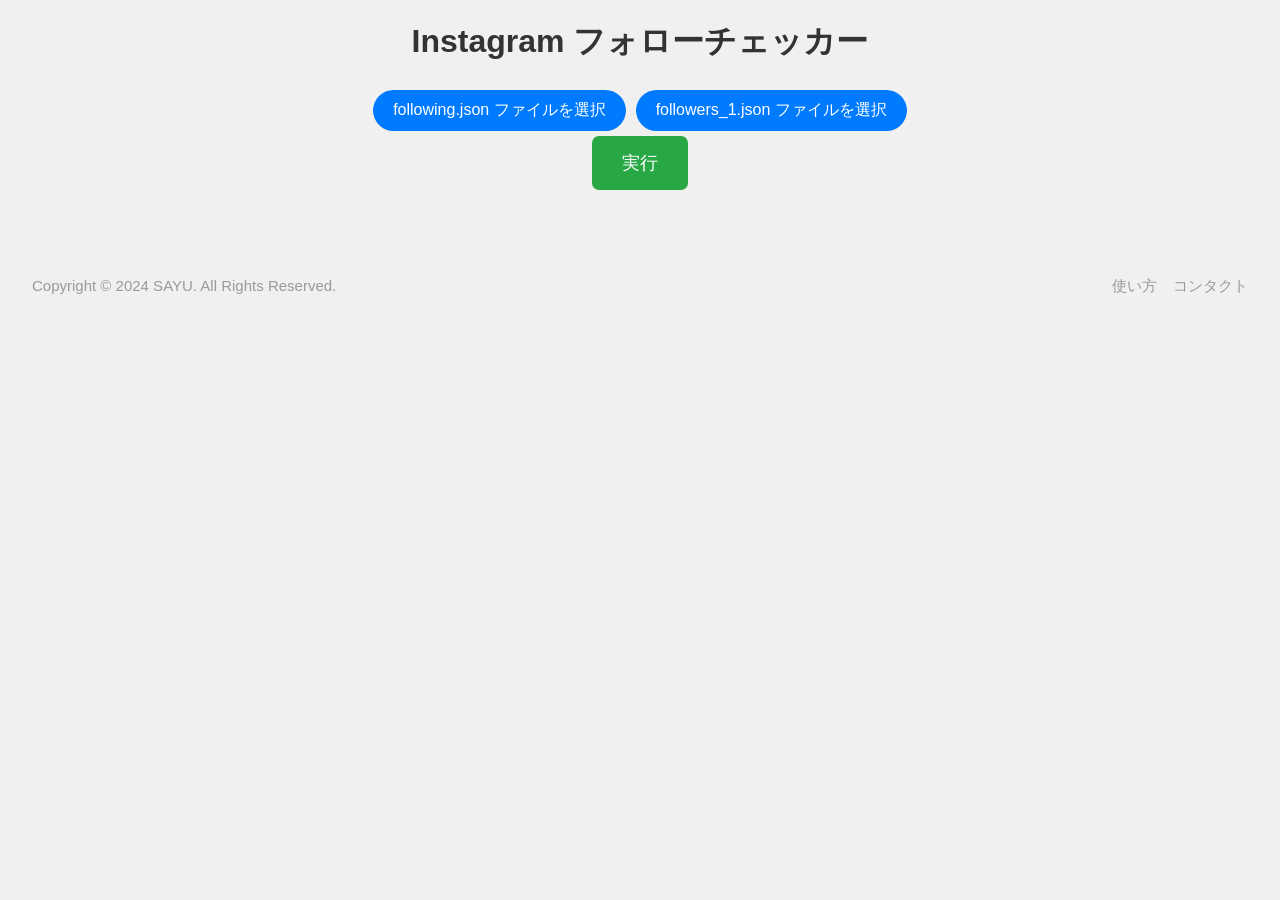
==== home.html @ 1b218016 "Add files via upload" ====
<!DOCTYPE html>
<html lang="ja">
<head>
    <meta charset="UTF-8">
    <meta name="viewport" content="width=device-width, initial-scale=1.0">
    <title>Instagram フォローチェッカー</title>
    <link rel="stylesheet" href="styles.css">
</head>
<body>
    <h1 id="pageTitle">Instagram フォローチェッカー</h1>

    <div id="fileInputs">
        <input type="file" id="followingFileInput" accept=".json" onchange="handleFileSelect('following')">
        <label for="followingFileInput">following.json ファイルを選択</label><br>
        <input type="file" id="followersFileInput" accept=".json" onchange="handleFileSelect('followers')">
        <label for="followersFileInput">followers_1.json ファイルを選択</label><br>
    </div>

    <button id="compareButton" onclick="compareFiles()">実行</button>
    
    <div id="results">

        <h2 id="ErrorMessage"></h2>

        <div id="followOnly">
            <h2 id="followOnlyHeader"></h2>
            <ul id="followOnlyList"></ul>
        </div>        

        <div id="followerOnly">
            <h2 id="followerOnlyHeader"></h2>
            <ul id="followerOnlyList"></ul>
        </div>

        <div id="followAndFollower">
            <h2 id="followAndFollowerHeader"></h2>
            <ul id="followAndFollowerList"></ul>
        </div>
    </div>

    <script src="script.js" defer></script>
</body>

<footer class="footer">
    <p class="copyright">Copyright © 2024 SAYU. All Rights Reserved.</p>
    <ul class="md-flex">
      <li><a href="./manual.html">使い方</a></li>
      <li><a href="https://discord.gg/QMe4BZEc">コンタクト</a></li>
    </ul>
  </footer>

</html>
---- styles.css ----
body {
    font-family: Arial, sans-serif;
    margin: 0;
    padding: 0;
    background-color: #f0f0f0;
}

h1 {
    text-align: center;
    margin-top: 20px;
    color: #333;
}

h2 {
    color: #333;
    text-align: center;
}

#fileInputs {
    text-align: center;
    margin-top: 20px;
    display: flex;
    justify-content: center;
    align-items: center;
    flex-wrap: wrap;
}

input[type="file"] {
    display: none;
    margin: 0 10px;
}

label {
    display: inline-block;
    padding: 10px 20px;
    background-color: #007bff;
    color: #fff;
    cursor: pointer;
    border-radius: 50px;
    margin-bottom: 10px;
    margin: 5px;
}


#compareButton {
    display: block;
    margin: auto;
    padding: 15px 30px;
    background-color: #28a745;
    color: #fff;
    border: none;
    border-radius: 7px;
    cursor: pointer;
    transition: background-color 0.3s ease;
    font-size: 18px;
    width: auto;
}

#compareButton:hover {
    background-color: #218838;
}

#results {
    margin-top: 30px;
    padding: 0 20px;
}

#results > div {
    margin-bottom: 40px;
}

ul {
    list-style-type: none;
    padding: 0;
}

li {
    list-style: none;
    padding: 0;
    margin-bottom: 5px;
}

li button {
    padding: 10px;
    background-color: white;
    color: black;
    border: none;
    border-radius: 5px;
    cursor: pointer;
    transition: background-color 0.3s;
    display: block;
    width: 60%;
    margin: 0 auto;
    margin-bottom: 3px;
    font-size: 16px;
}

li button:hover {
    background-color: #f5f5f5;
}

.footer {
    padding: 2rem;
    font-size: 15px;
    color: #999;
}

.footer a {
color: #999;
text-decoration: none;
}

.footer a:hover {
color: #000;
}

@media (min-width: 768px) {
.footer {
    display: flex;
    justify-content: space-between;
}

.md-flex {
    display: flex;
}

.md-flex li + li {
    margin-left: 16px;
}
}

#usage {
    margin-top: 20px;
    padding: 20px;
    border-radius: 5px;
    margin-left: auto;
    margin-right: auto;
    max-width: 600px;
}

#usage h3 {
    margin-bottom: 10px;
}

#usage p {
    margin-bottom: 5px;
}

.usage-image {
    display: block;
    margin-left: auto;
    margin-right: auto;
    max-width: calc(100% - 40px);
    padding: 0 20px;
    box-sizing: border-box;
}
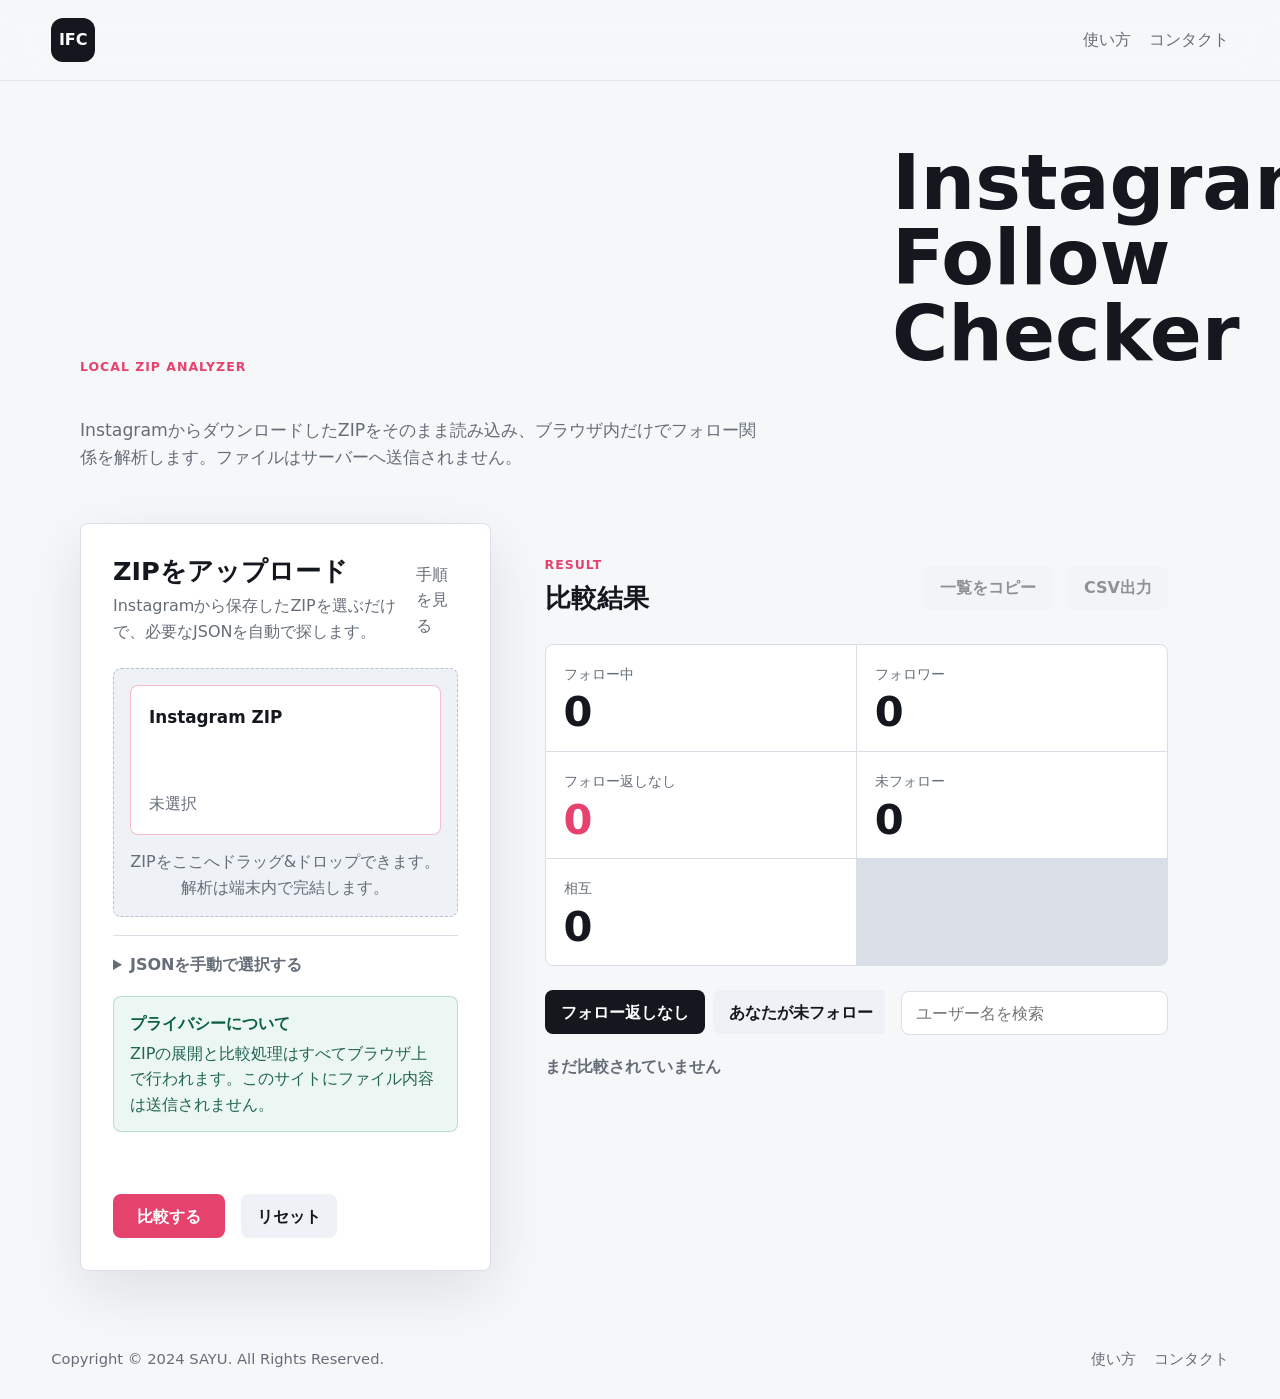
==== commit 8952caaf: "Improve UI and deploy with GitHub Pages" ====
--- a/home.html
+++ b/home.html
@@ -1,52 +1,143 @@
-<!DOCTYPE html>
-<html lang="ja">
-<head>
-    <meta charset="UTF-8">
-    <meta name="viewport" content="width=device-width, initial-scale=1.0">
-    <title>Instagram フォローチェッカー</title>
-    <link rel="stylesheet" href="styles.css">
-</head>
-<body>
-    <h1 id="pageTitle">Instagram フォローチェッカー</h1>
-
-    <div id="fileInputs">
-        <input type="file" id="followingFileInput" accept=".json" onchange="handleFileSelect('following')">
-        <label for="followingFileInput">following.json ファイルを選択</label><br>
-        <input type="file" id="followersFileInput" accept=".json" onchange="handleFileSelect('followers')">
-        <label for="followersFileInput">followers_1.json ファイルを選択</label><br>
-    </div>
-
-    <button id="compareButton" onclick="compareFiles()">実行</button>
-    
-    <div id="results">
-
-        <h2 id="ErrorMessage"></h2>
-
-        <div id="followOnly">
-            <h2 id="followOnlyHeader"></h2>
-            <ul id="followOnlyList"></ul>
-        </div>        
-
-        <div id="followerOnly">
-            <h2 id="followerOnlyHeader"></h2>
-            <ul id="followerOnlyList"></ul>
-        </div>
-
-        <div id="followAndFollower">
-            <h2 id="followAndFollowerHeader"></h2>
-            <ul id="followAndFollowerList"></ul>
-        </div>
-    </div>
-
-    <script src="script.js" defer></script>
-</body>
-
-<footer class="footer">
-    <p class="copyright">Copyright © 2024 SAYU. All Rights Reserved.</p>
-    <ul class="md-flex">
-      <li><a href="./manual.html">使い方</a></li>
-      <li><a href="https://discord.gg/QMe4BZEc">コンタクト</a></li>
-    </ul>
-  </footer>
-
-</html>
+<!DOCTYPE html>
+<html lang="ja">
+<head>
+    <meta charset="UTF-8">
+    <meta name="viewport" content="width=device-width, initial-scale=1.0">
+    <title>Instagram Follow Checker</title>
+    <link rel="icon" href="data:,">
+    <link rel="stylesheet" href="styles.css">
+</head>
+<body>
+    <header class="site-header">
+        <a class="brand" href="./home.html" aria-label="Instagram Follow Checker ホーム">IFC</a>
+        <nav class="header-nav" aria-label="メインナビゲーション">
+            <a href="./manual.html">使い方</a>
+            <a href="https://discord.gg/QMe4BZEc" target="_blank" rel="noreferrer">コンタクト</a>
+        </nav>
+    </header>
+
+    <main>
+        <section class="workspace">
+            <div class="intro">
+                <p class="eyebrow">Local ZIP Analyzer</p>
+                <h1 id="pageTitle">Instagram Follow Checker</h1>
+                <p class="lead">InstagramからダウンロードしたZIPをそのまま読み込み、ブラウザ内だけでフォロー関係を解析します。ファイルはサーバーへ送信されません。</p>
+            </div>
+
+            <div class="app-grid">
+                <section class="panel upload-panel" aria-labelledby="uploadTitle">
+                    <div class="panel-heading">
+                        <div>
+                            <h2 id="uploadTitle">ZIPをアップロード</h2>
+                            <p>Instagramから保存したZIPを選ぶだけで、必要なJSONを自動で探します。</p>
+                        </div>
+                        <a class="text-link" href="./manual.html">手順を見る</a>
+                    </div>
+
+                    <div id="dropZone" class="drop-zone">
+                        <div class="file-tile zip-tile" data-type="zip">
+                            <input type="file" id="zipFileInput" accept=".zip,application/zip,application/x-zip-compressed">
+                            <label for="zipFileInput">
+                                <span class="file-title">Instagram ZIP</span>
+                                <span id="zipStatus" class="file-status">未選択</span>
+                            </label>
+                        </div>
+                        <p class="drop-hint">ZIPをここへドラッグ&ドロップできます。解析は端末内で完結します。</p>
+                    </div>
+
+                    <details class="manual-json">
+                        <summary>JSONを手動で選択する</summary>
+                        <div class="manual-json-grid">
+                            <div class="file-tile" data-type="following">
+                                <input type="file" id="followingFileInput" accept=".json,application/json">
+                                <label for="followingFileInput">
+                                    <span class="file-title">following.json</span>
+                                    <span id="followingStatus" class="file-status">未選択</span>
+                                </label>
+                            </div>
+                            <div class="file-tile" data-type="followers">
+                                <input type="file" id="followersFileInput" accept=".json,application/json">
+                                <label for="followersFileInput">
+                                    <span class="file-title">followers_1.json</span>
+                                    <span id="followersStatus" class="file-status">未選択</span>
+                                </label>
+                            </div>
+                        </div>
+                    </details>
+
+                    <div class="privacy-note">
+                        <strong>プライバシーについて</strong>
+                        <span>ZIPの展開と比較処理はすべてブラウザ上で行われます。このサイトにファイル内容は送信されません。</span>
+                    </div>
+
+                    <div id="ErrorMessage" class="message" role="status" aria-live="polite"></div>
+
+                    <div class="actions">
+                        <button id="compareButton" type="button">比較する</button>
+                        <button id="resetButton" class="secondary-button" type="button">リセット</button>
+                    </div>
+                </section>
+
+                <section id="results" class="results" aria-labelledby="resultTitle">
+                    <div class="results-header">
+                        <div>
+                            <p class="eyebrow">Result</p>
+                            <h2 id="resultTitle">比較結果</h2>
+                        </div>
+                        <div class="result-actions">
+                            <button id="copyButton" class="secondary-button" type="button" disabled>一覧をコピー</button>
+                            <button id="exportButton" class="secondary-button" type="button" disabled>CSV出力</button>
+                        </div>
+                    </div>
+
+                    <div class="stats-grid" aria-label="集計">
+                        <div class="stat">
+                            <span>フォロー中</span>
+                            <strong id="followingCount">0</strong>
+                        </div>
+                        <div class="stat">
+                            <span>フォロワー</span>
+                            <strong id="followersCount">0</strong>
+                        </div>
+                        <div class="stat accent">
+                            <span>フォロー返しなし</span>
+                            <strong id="followOnlyCount">0</strong>
+                        </div>
+                        <div class="stat">
+                            <span>未フォロー</span>
+                            <strong id="followerOnlyCount">0</strong>
+                        </div>
+                        <div class="stat">
+                            <span>相互</span>
+                            <strong id="mutualCount">0</strong>
+                        </div>
+                    </div>
+
+                    <div class="toolbar">
+                        <div class="tabs" role="tablist" aria-label="結果カテゴリ">
+                            <button class="tab active" type="button" data-list="followOnly">フォロー返しなし</button>
+                            <button class="tab" type="button" data-list="followerOnly">あなたが未フォロー</button>
+                            <button class="tab" type="button" data-list="mutual">相互</button>
+                        </div>
+                        <input id="searchInput" type="search" placeholder="ユーザー名を検索" autocomplete="off" disabled>
+                    </div>
+
+                    <div id="activeListHeader" class="list-summary">まだ比較されていません</div>
+                    <ul id="userList" class="user-list"></ul>
+                </section>
+            </div>
+        </section>
+    </main>
+
+    <footer class="footer">
+        <p>Copyright © 2024 SAYU. All Rights Reserved.</p>
+        <ul class="footer-links">
+            <li><a href="./manual.html">使い方</a></li>
+            <li><a href="https://discord.gg/QMe4BZEc" target="_blank" rel="noreferrer">コンタクト</a></li>
+        </ul>
+    </footer>
+
+    <script src="jszip.min.js"></script>
+    <script src="script.js" defer></script>
+</body>
+</html>
--- a/styles.css
+++ b/styles.css
@@ -1,156 +1,703 @@
-body {
-    font-family: Arial, sans-serif;
-    margin: 0;
-    padding: 0;
-    background-color: #f0f0f0;
-}
-
-h1 {
-    text-align: center;
-    margin-top: 20px;
-    color: #333;
-}
-
-h2 {
-    color: #333;
-    text-align: center;
-}
-
-#fileInputs {
-    text-align: center;
-    margin-top: 20px;
-    display: flex;
-    justify-content: center;
-    align-items: center;
-    flex-wrap: wrap;
-}
-
-input[type="file"] {
-    display: none;
-    margin: 0 10px;
-}
-
-label {
-    display: inline-block;
-    padding: 10px 20px;
-    background-color: #007bff;
-    color: #fff;
-    cursor: pointer;
-    border-radius: 50px;
-    margin-bottom: 10px;
-    margin: 5px;
-}
-
-
-#compareButton {
-    display: block;
-    margin: auto;
-    padding: 15px 30px;
-    background-color: #28a745;
-    color: #fff;
-    border: none;
-    border-radius: 7px;
-    cursor: pointer;
-    transition: background-color 0.3s ease;
-    font-size: 18px;
-    width: auto;
-}
-
-#compareButton:hover {
-    background-color: #218838;
-}
-
-#results {
-    margin-top: 30px;
-    padding: 0 20px;
-}
-
-#results > div {
-    margin-bottom: 40px;
-}
-
-ul {
-    list-style-type: none;
-    padding: 0;
-}
-
-li {
-    list-style: none;
-    padding: 0;
-    margin-bottom: 5px;
-}
-
-li button {
-    padding: 10px;
-    background-color: white;
-    color: black;
-    border: none;
-    border-radius: 5px;
-    cursor: pointer;
-    transition: background-color 0.3s;
-    display: block;
-    width: 60%;
-    margin: 0 auto;
-    margin-bottom: 3px;
-    font-size: 16px;
-}
-
-li button:hover {
-    background-color: #f5f5f5;
-}
-
-.footer {
-    padding: 2rem;
-    font-size: 15px;
-    color: #999;
-}
-
-.footer a {
-color: #999;
-text-decoration: none;
-}
-
-.footer a:hover {
-color: #000;
-}
-
-@media (min-width: 768px) {
-.footer {
-    display: flex;
-    justify-content: space-between;
-}
-
-.md-flex {
-    display: flex;
-}
-
-.md-flex li + li {
-    margin-left: 16px;
-}
-}
-
-#usage {
-    margin-top: 20px;
-    padding: 20px;
-    border-radius: 5px;
-    margin-left: auto;
-    margin-right: auto;
-    max-width: 600px;
-}
-
-#usage h3 {
-    margin-bottom: 10px;
-}
-
-#usage p {
-    margin-bottom: 5px;
-}
-
-.usage-image {
-    display: block;
-    margin-left: auto;
-    margin-right: auto;
-    max-width: calc(100% - 40px);
-    padding: 0 20px;
-    box-sizing: border-box;
-}+:root {
+    color-scheme: light;
+    --bg: #f6f7f9;
+    --surface: #ffffff;
+    --surface-muted: #eef1f5;
+    --text: #14171d;
+    --muted: #656d78;
+    --line: #d9dee7;
+    --accent: #e6426e;
+    --accent-dark: #bf2c55;
+    --success: #0f8f63;
+    --danger: #c93636;
+    --shadow: 0 20px 60px rgba(20, 23, 29, 0.10);
+}
+
+* {
+    box-sizing: border-box;
+}
+
+body {
+    margin: 0;
+    background: var(--bg);
+    color: var(--text);
+    font-family: Inter, "Segoe UI", system-ui, -apple-system, BlinkMacSystemFont, "Hiragino Sans", "Yu Gothic", sans-serif;
+    line-height: 1.6;
+}
+
+a {
+    color: inherit;
+}
+
+button,
+input,
+label,
+code {
+    font: inherit;
+}
+
+code {
+    padding: 0.08em 0.35em;
+    border-radius: 5px;
+    background: var(--surface-muted);
+    color: var(--text);
+    overflow-wrap: anywhere;
+}
+
+.site-header {
+    position: sticky;
+    top: 0;
+    z-index: 10;
+    display: flex;
+    align-items: center;
+    justify-content: space-between;
+    gap: 24px;
+    padding: 18px clamp(18px, 4vw, 56px);
+    background: rgba(246, 247, 249, 0.88);
+    border-bottom: 1px solid rgba(217, 222, 231, 0.75);
+    backdrop-filter: blur(18px);
+}
+
+.brand {
+    display: inline-flex;
+    align-items: center;
+    justify-content: center;
+    width: 44px;
+    height: 44px;
+    border-radius: 12px;
+    background: var(--text);
+    color: #fff;
+    font-weight: 800;
+    text-decoration: none;
+    letter-spacing: 0;
+}
+
+.header-nav,
+.footer-links {
+    display: flex;
+    align-items: center;
+    gap: 18px;
+    margin: 0;
+    padding: 0;
+    list-style: none;
+}
+
+.header-nav a,
+.footer a,
+.text-link {
+    color: var(--muted);
+    text-decoration: none;
+}
+
+.header-nav a:hover,
+.footer a:hover,
+.text-link:hover {
+    color: var(--text);
+}
+
+main {
+    min-height: calc(100svh - 170px);
+}
+
+.workspace,
+#usage {
+    width: min(1120px, calc(100% - 32px));
+    margin: 0 auto;
+}
+
+.workspace {
+    padding: 64px 0 48px;
+}
+
+.intro {
+    display: grid;
+    grid-template-columns: minmax(0, 780px) minmax(260px, 1fr);
+    gap: 32px;
+    align-items: end;
+    margin-bottom: 34px;
+}
+
+.eyebrow {
+    margin: 0 0 8px;
+    color: var(--accent);
+    font-size: 0.78rem;
+    font-weight: 800;
+    letter-spacing: 0.08em;
+    text-transform: uppercase;
+}
+
+h1,
+h2,
+h3,
+p {
+    margin-top: 0;
+}
+
+h1 {
+    margin-bottom: 14px;
+    font-size: clamp(2.25rem, 6vw, 5.2rem);
+    line-height: 0.98;
+    letter-spacing: 0;
+}
+
+h2 {
+    margin-bottom: 6px;
+    font-size: clamp(1.35rem, 2vw, 1.85rem);
+    line-height: 1.2;
+}
+
+.lead {
+    max-width: 680px;
+    color: var(--muted);
+    font-size: 1.08rem;
+}
+
+.app-grid {
+    display: grid;
+    grid-template-columns: minmax(340px, 0.86fr) minmax(0, 1.44fr);
+    gap: 22px;
+    align-items: start;
+}
+
+.panel {
+    background: var(--surface);
+    border: 1px solid var(--line);
+    border-radius: 8px;
+    box-shadow: var(--shadow);
+}
+
+.upload-panel,
+.results {
+    padding: clamp(18px, 3vw, 32px);
+}
+
+.panel-heading,
+.results-header,
+.toolbar,
+.actions,
+.result-actions {
+    display: flex;
+    align-items: center;
+    justify-content: space-between;
+    gap: 16px;
+}
+
+.panel-heading p {
+    margin: 0;
+    color: var(--muted);
+}
+
+.drop-zone {
+    display: grid;
+    grid-template-columns: 1fr;
+    gap: 14px;
+    margin-top: 24px;
+    padding: 16px;
+    background: var(--surface-muted);
+    border: 1px dashed #b9c2d0;
+    border-radius: 8px;
+    transition: border-color 180ms ease, background 180ms ease;
+}
+
+.manual-json {
+    margin-top: 18px;
+    border-top: 1px solid var(--line);
+    padding-top: 16px;
+}
+
+.manual-json summary {
+    cursor: pointer;
+    color: var(--muted);
+    font-weight: 800;
+}
+
+.manual-json-grid {
+    display: grid;
+    grid-template-columns: repeat(2, minmax(0, 1fr));
+    gap: 12px;
+    margin-top: 14px;
+}
+
+.manual-json-grid .file-tile label {
+    min-height: 96px;
+}
+
+.drop-zone.is-dragging {
+    background: #fff3f6;
+    border-color: var(--accent);
+}
+
+.file-tile input {
+    position: absolute;
+    width: 1px;
+    height: 1px;
+    opacity: 0;
+    pointer-events: none;
+}
+
+.file-tile label {
+    display: flex;
+    min-height: 112px;
+    flex-direction: column;
+    justify-content: space-between;
+    gap: 16px;
+    padding: 18px;
+    background: var(--surface);
+    border: 1px solid var(--line);
+    border-radius: 8px;
+    cursor: pointer;
+    transition: transform 180ms ease, border-color 180ms ease;
+}
+
+.file-tile label:hover {
+    border-color: var(--accent);
+    transform: translateY(-2px);
+}
+
+.zip-tile label {
+    min-height: 150px;
+    border-color: rgba(230, 66, 110, 0.35);
+}
+
+.file-title {
+    font-size: 1.05rem;
+    font-weight: 800;
+}
+
+.file-status {
+    color: var(--muted);
+    overflow-wrap: anywhere;
+}
+
+.file-status.is-ready {
+    color: var(--success);
+    font-weight: 700;
+}
+
+.drop-hint {
+    grid-column: 1 / -1;
+    margin: 0;
+    color: var(--muted);
+    text-align: center;
+}
+
+.privacy-note {
+    display: grid;
+    gap: 4px;
+    margin-top: 18px;
+    padding: 14px 16px;
+    border: 1px solid rgba(15, 143, 99, 0.24);
+    border-radius: 8px;
+    background: rgba(15, 143, 99, 0.08);
+    color: #0b6043;
+}
+
+.privacy-note span {
+    color: #236653;
+}
+
+.message {
+    min-height: 28px;
+    margin: 16px 0 0;
+    color: var(--muted);
+}
+
+.message.success {
+    color: var(--success);
+}
+
+.message.error {
+    color: var(--danger);
+    font-weight: 700;
+}
+
+.actions {
+    justify-content: flex-start;
+    margin-top: 18px;
+}
+
+button {
+    min-height: 44px;
+    border: 0;
+    border-radius: 8px;
+    cursor: pointer;
+    transition: background 180ms ease, color 180ms ease, transform 180ms ease, opacity 180ms ease;
+}
+
+button:hover:not(:disabled) {
+    transform: translateY(-1px);
+}
+
+button:disabled {
+    cursor: not-allowed;
+    opacity: 0.45;
+}
+
+#compareButton {
+    padding: 0 24px;
+    background: var(--accent);
+    color: #fff;
+    font-weight: 800;
+}
+
+#compareButton:hover {
+    background: var(--accent-dark);
+}
+
+.secondary-button,
+.tab {
+    padding: 0 16px;
+    background: var(--surface-muted);
+    color: var(--text);
+    font-weight: 700;
+}
+
+.secondary-button:hover,
+.tab:hover {
+    background: #dfe5ed;
+}
+
+.results {
+    min-width: 0;
+}
+
+.stats-grid {
+    display: grid;
+    grid-template-columns: repeat(2, minmax(0, 1fr));
+    gap: 1px;
+    overflow: hidden;
+    margin: 24px 0;
+    border: 1px solid var(--line);
+    border-radius: 8px;
+    background: var(--line);
+}
+
+.stat {
+    min-width: 0;
+    padding: 18px;
+    background: var(--surface);
+}
+
+.stat span {
+    display: block;
+    color: var(--muted);
+    font-size: 0.88rem;
+}
+
+.stat strong {
+    display: block;
+    margin-top: 6px;
+    font-size: clamp(1.75rem, 4vw, 2.6rem);
+    line-height: 1;
+}
+
+.stat.accent strong {
+    color: var(--accent);
+}
+
+.tabs {
+    display: flex;
+    gap: 8px;
+    overflow-x: auto;
+    padding-bottom: 2px;
+}
+
+.tab {
+    white-space: nowrap;
+}
+
+.tab.active {
+    background: var(--text);
+    color: #fff;
+}
+
+#searchInput {
+    width: min(320px, 100%);
+    min-height: 44px;
+    padding: 0 14px;
+    border: 1px solid var(--line);
+    border-radius: 8px;
+    background: #fff;
+}
+
+#searchInput:focus {
+    border-color: var(--accent);
+    outline: 3px solid rgba(230, 66, 110, 0.16);
+}
+
+.list-summary {
+    margin: 18px 0 10px;
+    color: var(--muted);
+    font-weight: 700;
+}
+
+.user-list {
+    display: grid;
+    grid-template-columns: repeat(auto-fill, minmax(190px, 1fr));
+    gap: 10px;
+    margin: 0;
+    padding: 0;
+    list-style: none;
+}
+
+.user-list li {
+    min-width: 0;
+}
+
+.user-list a,
+.empty-item {
+    display: block;
+    min-height: 44px;
+    padding: 11px 14px;
+    overflow: hidden;
+    border: 1px solid var(--line);
+    border-radius: 8px;
+    background: #fff;
+    text-decoration: none;
+    text-overflow: ellipsis;
+    white-space: nowrap;
+}
+
+.user-list a:hover {
+    border-color: var(--accent);
+    color: var(--accent);
+}
+
+.empty-item {
+    grid-column: 1 / -1;
+    color: var(--muted);
+    white-space: normal;
+}
+
+.footer {
+    display: flex;
+    align-items: center;
+    justify-content: space-between;
+    gap: 16px;
+    padding: 28px clamp(18px, 4vw, 56px);
+    color: var(--muted);
+    font-size: 0.92rem;
+}
+
+.footer p {
+    margin: 0;
+}
+
+#usage {
+    padding: 48px 0;
+    max-width: 1180px;
+}
+
+#usage p {
+    margin-bottom: 10px;
+    color: var(--muted);
+}
+
+.usage-image {
+    display: block;
+    width: min(100%, 760px);
+    margin: 16px auto 28px;
+    border: 1px solid var(--line);
+    border-radius: 8px;
+    background: #fff;
+}
+
+.usage-lead {
+    max-width: 740px;
+    color: var(--muted);
+    font-size: 1.05rem;
+}
+
+.manual-hero {
+    display: grid;
+    grid-template-columns: minmax(0, 1fr) auto;
+    gap: 24px;
+    align-items: end;
+    margin-bottom: 34px;
+}
+
+.manual-cta {
+    display: inline-flex;
+    min-height: 46px;
+    align-items: center;
+    justify-content: center;
+    padding: 0 18px;
+    border-radius: 8px;
+    background: var(--text);
+    color: #fff;
+    font-weight: 800;
+    text-decoration: none;
+    white-space: nowrap;
+}
+
+.manual-grid {
+    display: grid;
+    grid-template-columns: minmax(240px, 320px) minmax(0, 1fr);
+    gap: 24px;
+    align-items: start;
+}
+
+.manual-summary {
+    position: sticky;
+    top: 98px;
+    padding: 20px;
+    border: 1px solid var(--line);
+    border-radius: 8px;
+    background: var(--surface);
+    box-shadow: 0 12px 36px rgba(20, 23, 29, 0.06);
+}
+
+.manual-summary h2,
+.manual-notes h2 {
+    margin-bottom: 14px;
+    font-size: 1.1rem;
+}
+
+.manual-summary dl {
+    display: grid;
+    gap: 16px;
+    margin: 0;
+}
+
+.manual-summary dt {
+    color: var(--muted);
+    font-size: 0.82rem;
+    font-weight: 800;
+}
+
+.manual-summary dd {
+    margin: 3px 0 0;
+    font-weight: 800;
+}
+
+.timeline {
+    display: grid;
+    gap: 0;
+    margin: 0;
+    padding: 0;
+    list-style: none;
+}
+
+.timeline li {
+    position: relative;
+    display: grid;
+    grid-template-columns: 72px minmax(0, 1fr);
+    gap: 18px;
+    padding: 0 0 30px;
+}
+
+.timeline li::before {
+    content: "";
+    position: absolute;
+    top: 50px;
+    bottom: 0;
+    left: 27px;
+    width: 1px;
+    background: var(--line);
+}
+
+.timeline li:last-child {
+    padding-bottom: 0;
+}
+
+.timeline li:last-child::before {
+    display: none;
+}
+
+.step-index {
+    display: inline-grid;
+    place-items: center;
+    width: 54px;
+    height: 54px;
+    border-radius: 8px;
+    background: var(--text);
+    color: #fff;
+    font-weight: 900;
+}
+
+.timeline h3 {
+    margin: 2px 0 8px;
+    font-size: 1.28rem;
+}
+
+.timeline p {
+    margin: 0;
+}
+
+.tap-target {
+    display: inline-block;
+    padding: 0.08em 0.48em;
+    border: 1px solid rgba(230, 66, 110, 0.32);
+    border-radius: 6px;
+    background: rgba(230, 66, 110, 0.09);
+    color: var(--accent-dark);
+    font-weight: 800;
+}
+
+.manual-notes {
+    display: grid;
+    grid-template-columns: minmax(0, 1fr);
+    gap: 18px;
+    margin-top: 34px;
+}
+
+.manual-notes section {
+    padding: 20px;
+    border: 1px solid var(--line);
+    border-radius: 8px;
+    background: var(--surface);
+}
+
+.manual-notes p {
+    margin: 0;
+}
+
+@media (max-width: 980px) {
+    .intro,
+    .app-grid,
+    .manual-hero,
+    .manual-grid,
+    .manual-notes {
+        grid-template-columns: 1fr;
+    }
+
+    .manual-summary {
+        position: static;
+    }
+}
+
+@media (max-width: 760px) {
+    .site-header,
+    .footer,
+    .panel-heading,
+    .results-header,
+    .toolbar {
+        align-items: flex-start;
+        flex-direction: column;
+    }
+
+    .workspace {
+        padding-top: 42px;
+    }
+
+    .manual-json-grid,
+    .stats-grid {
+        grid-template-columns: 1fr;
+    }
+
+    .actions,
+    .result-actions {
+        width: 100%;
+        flex-wrap: wrap;
+    }
+
+    .actions button,
+    .result-actions button,
+    #searchInput {
+        width: 100%;
+    }
+
+    .tabs {
+        width: 100%;
+    }
+}
